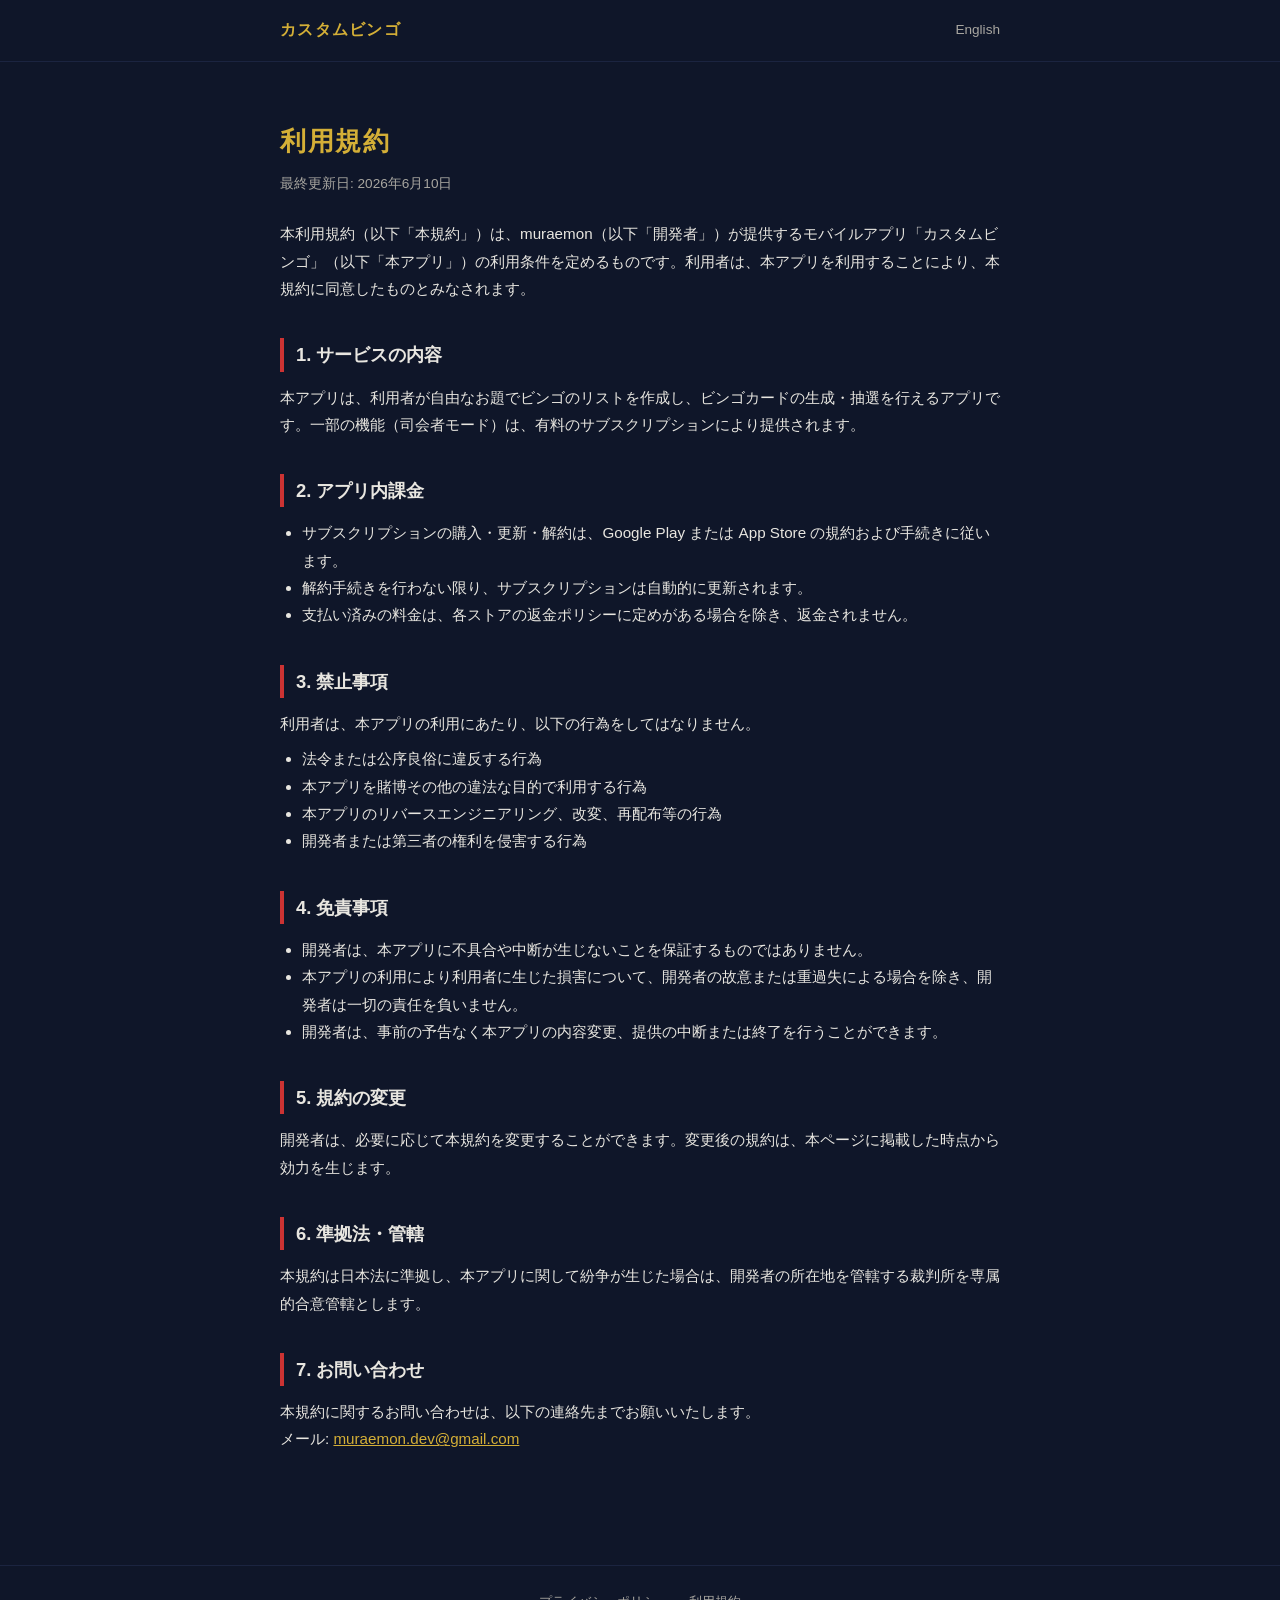
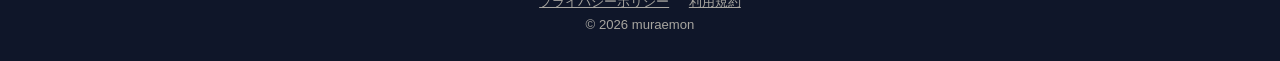
==== docs/terms.html @ 1ef6f729 "feat: GitHub Pages用サイト追加（プライバシーポリシー・利用規約・ランディング、日英対応） Co-Authored-By: Claude Fable 5 <noreply@anthro" ====
<!DOCTYPE html>
<html lang="ja">
<head>
<meta charset="UTF-8">
<meta name="viewport" content="width=device-width, initial-scale=1.0">
<title>利用規約 - カスタムビンゴ</title>
<link rel="stylesheet" href="style.css">
</head>
<body>
<header class="site-header">
  <div class="container">
    <a class="brand" href="./">カスタムビンゴ</a>
    <a class="lang-switch" href="en/terms.html">English</a>
  </div>
</header>

<div class="container">
  <h1>利用規約</h1>
  <p class="updated">最終更新日: 2026年6月10日</p>

  <p>本利用規約（以下「本規約」）は、muraemon（以下「開発者」）が提供するモバイルアプリ「カスタムビンゴ」（以下「本アプリ」）の利用条件を定めるものです。利用者は、本アプリを利用することにより、本規約に同意したものとみなされます。</p>

  <h2>1. サービスの内容</h2>
  <p>本アプリは、利用者が自由なお題でビンゴのリストを作成し、ビンゴカードの生成・抽選を行えるアプリです。一部の機能（司会者モード）は、有料のサブスクリプションにより提供されます。</p>

  <h2>2. アプリ内課金</h2>
  <ul>
    <li>サブスクリプションの購入・更新・解約は、Google Play または App Store の規約および手続きに従います。</li>
    <li>解約手続きを行わない限り、サブスクリプションは自動的に更新されます。</li>
    <li>支払い済みの料金は、各ストアの返金ポリシーに定めがある場合を除き、返金されません。</li>
  </ul>

  <h2>3. 禁止事項</h2>
  <p>利用者は、本アプリの利用にあたり、以下の行為をしてはなりません。</p>
  <ul>
    <li>法令または公序良俗に違反する行為</li>
    <li>本アプリを賭博その他の違法な目的で利用する行為</li>
    <li>本アプリのリバースエンジニアリング、改変、再配布等の行為</li>
    <li>開発者または第三者の権利を侵害する行為</li>
  </ul>

  <h2>4. 免責事項</h2>
  <ul>
    <li>開発者は、本アプリに不具合や中断が生じないことを保証するものではありません。</li>
    <li>本アプリの利用により利用者に生じた損害について、開発者の故意または重過失による場合を除き、開発者は一切の責任を負いません。</li>
    <li>開発者は、事前の予告なく本アプリの内容変更、提供の中断または終了を行うことができます。</li>
  </ul>

  <h2>5. 規約の変更</h2>
  <p>開発者は、必要に応じて本規約を変更することができます。変更後の規約は、本ページに掲載した時点から効力を生じます。</p>

  <h2>6. 準拠法・管轄</h2>
  <p>本規約は日本法に準拠し、本アプリに関して紛争が生じた場合は、開発者の所在地を管轄する裁判所を専属的合意管轄とします。</p>

  <h2>7. お問い合わせ</h2>
  <p>本規約に関するお問い合わせは、以下の連絡先までお願いいたします。</p>
  <p>メール: <a href="mailto:muraemon.dev@gmail.com">muraemon.dev@gmail.com</a></p>
</div>

<footer class="site-footer">
  <div>
    <a href="privacy.html">プライバシーポリシー</a>
    <a href="terms.html">利用規約</a>
  </div>
  <div>&copy; 2026 muraemon</div>
</footer>
</body>
</html>
---- docs/style.css ----
:root {
  --navy: #0F1629;
  --navy-light: #1B2440;
  --red: #CC3333;
  --gold: #D4AF37;
  --text: #E8E6E0;
  --text-dim: #A8A6A0;
}

* {
  margin: 0;
  padding: 0;
  box-sizing: border-box;
}

body {
  background: var(--navy);
  color: var(--text);
  font-family: "Hiragino Sans", "Hiragino Kaku Gothic ProN", "Noto Sans JP", "Yu Gothic", sans-serif;
  line-height: 1.8;
}

.container {
  max-width: 760px;
  margin: 0 auto;
  padding: 24px 20px 64px;
}

header.site-header {
  border-bottom: 1px solid var(--navy-light);
  padding: 16px 0;
}

header.site-header .container {
  padding: 0 20px;
  display: flex;
  justify-content: space-between;
  align-items: center;
}

.brand {
  color: var(--gold);
  font-weight: 700;
  text-decoration: none;
  letter-spacing: 0.08em;
}

.lang-switch {
  color: var(--text-dim);
  font-size: 0.85rem;
  text-decoration: none;
}

.lang-switch:hover {
  color: var(--gold);
}

h1 {
  color: var(--gold);
  font-size: 1.6rem;
  margin: 32px 0 8px;
  letter-spacing: 0.06em;
}

h2 {
  color: var(--text);
  font-size: 1.15rem;
  margin: 36px 0 12px;
  padding-left: 12px;
  border-left: 4px solid var(--red);
}

p, li {
  color: var(--text);
  font-size: 0.95rem;
}

ul {
  padding-left: 1.4em;
  margin: 8px 0;
}

a {
  color: var(--gold);
}

.updated {
  color: var(--text-dim);
  font-size: 0.85rem;
  margin-bottom: 24px;
}

/* Landing page */
.hero {
  text-align: center;
  padding: 64px 0 40px;
}

.hero h1 {
  font-size: 2.2rem;
  margin: 0 0 12px;
}

.hero .tagline {
  color: var(--text-dim);
  font-size: 1.05rem;
}

.hero .accent {
  display: inline-block;
  width: 48px;
  height: 3px;
  background: var(--red);
  margin: 20px auto;
  border-radius: 2px;
}

.features {
  display: grid;
  grid-template-columns: repeat(auto-fit, minmax(220px, 1fr));
  gap: 16px;
  margin: 32px 0;
}

.feature {
  background: var(--navy-light);
  border-radius: 12px;
  padding: 20px;
}

.feature h3 {
  color: var(--gold);
  font-size: 1rem;
  margin-bottom: 8px;
}

.feature p {
  color: var(--text-dim);
  font-size: 0.88rem;
}

footer.site-footer {
  border-top: 1px solid var(--navy-light);
  margin-top: 48px;
  padding: 24px 0;
  text-align: center;
  color: var(--text-dim);
  font-size: 0.82rem;
}

footer.site-footer a {
  color: var(--text-dim);
  margin: 0 8px;
}

footer.site-footer a:hover {
  color: var(--gold);
}
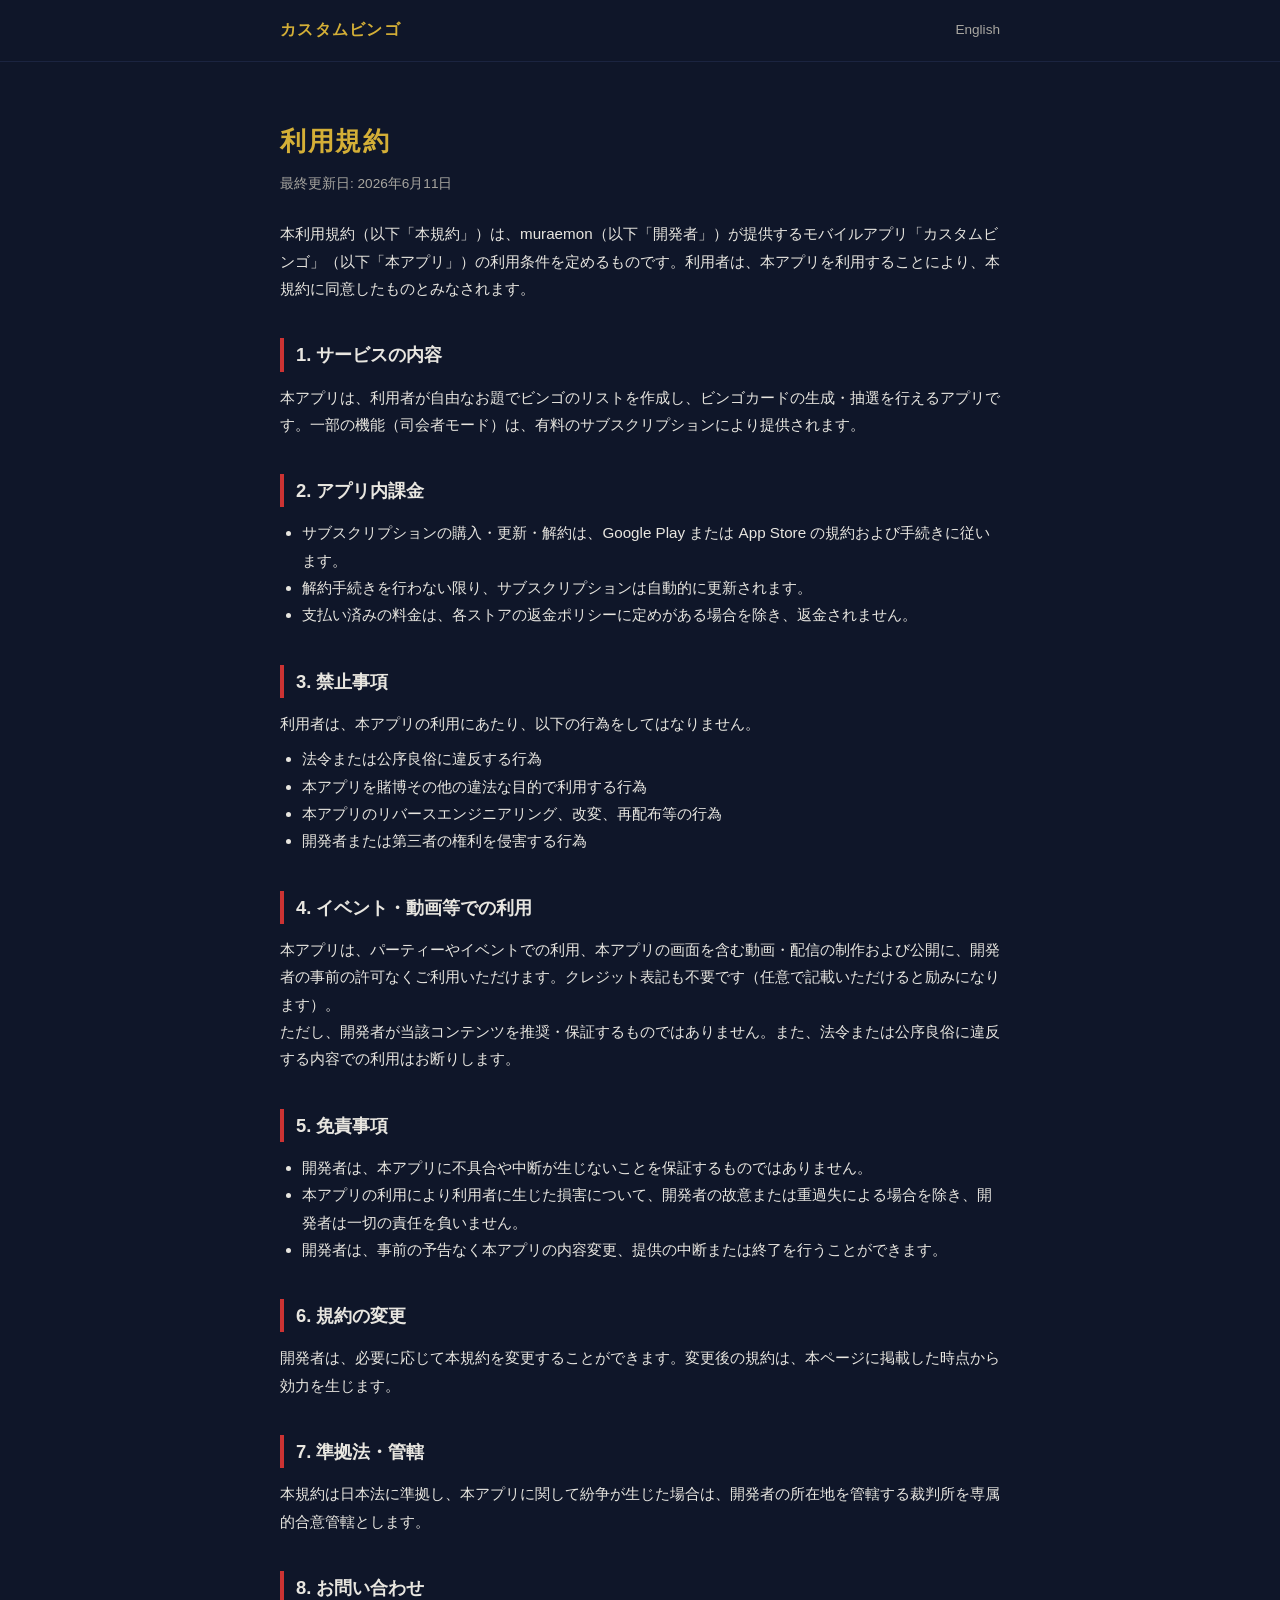
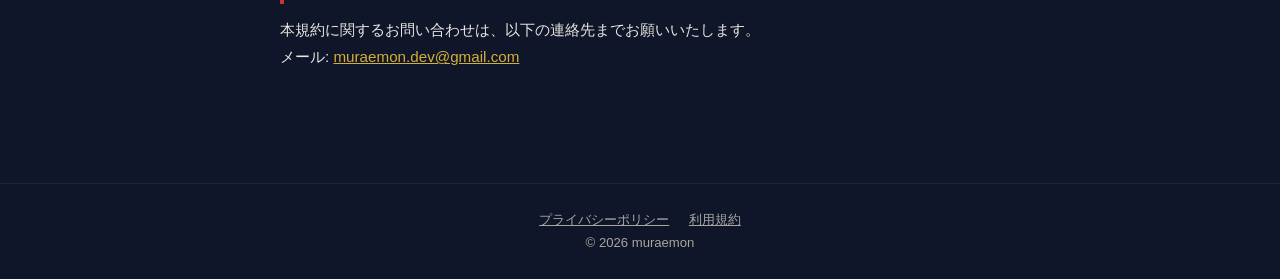
==== commit 8803b3a8: "docs: 利用規約にイベント・動画利用の許可条項を追加（日英）・ランディング文言更新 Co-Authored-By: Claude Fable 5 <noreply@anthropic.com>" ====
--- a/docs/terms.html
+++ b/docs/terms.html
@@ -16,7 +16,7 @@
 
 <div class="container">
   <h1>利用規約</h1>
-  <p class="updated">最終更新日: 2026年6月10日</p>
+  <p class="updated">最終更新日: 2026年6月11日</p>
 
   <p>本利用規約（以下「本規約」）は、muraemon（以下「開発者」）が提供するモバイルアプリ「カスタムビンゴ」（以下「本アプリ」）の利用条件を定めるものです。利用者は、本アプリを利用することにより、本規約に同意したものとみなされます。</p>
 
@@ -39,20 +39,24 @@
     <li>開発者または第三者の権利を侵害する行為</li>
   </ul>
 
-  <h2>4. 免責事項</h2>
+  <h2>4. イベント・動画等での利用</h2>
+  <p>本アプリは、パーティーやイベントでの利用、本アプリの画面を含む動画・配信の制作および公開に、開発者の事前の許可なくご利用いただけます。クレジット表記も不要です（任意で記載いただけると励みになります）。</p>
+  <p>ただし、開発者が当該コンテンツを推奨・保証するものではありません。また、法令または公序良俗に違反する内容での利用はお断りします。</p>
+
+  <h2>5. 免責事項</h2>
   <ul>
     <li>開発者は、本アプリに不具合や中断が生じないことを保証するものではありません。</li>
     <li>本アプリの利用により利用者に生じた損害について、開発者の故意または重過失による場合を除き、開発者は一切の責任を負いません。</li>
     <li>開発者は、事前の予告なく本アプリの内容変更、提供の中断または終了を行うことができます。</li>
   </ul>
 
-  <h2>5. 規約の変更</h2>
+  <h2>6. 規約の変更</h2>
   <p>開発者は、必要に応じて本規約を変更することができます。変更後の規約は、本ページに掲載した時点から効力を生じます。</p>
 
-  <h2>6. 準拠法・管轄</h2>
+  <h2>7. 準拠法・管轄</h2>
   <p>本規約は日本法に準拠し、本アプリに関して紛争が生じた場合は、開発者の所在地を管轄する裁判所を専属的合意管轄とします。</p>
 
-  <h2>7. お問い合わせ</h2>
+  <h2>8. お問い合わせ</h2>
   <p>本規約に関するお問い合わせは、以下の連絡先までお願いいたします。</p>
   <p>メール: <a href="mailto:muraemon.dev@gmail.com">muraemon.dev@gmail.com</a></p>
 </div>
